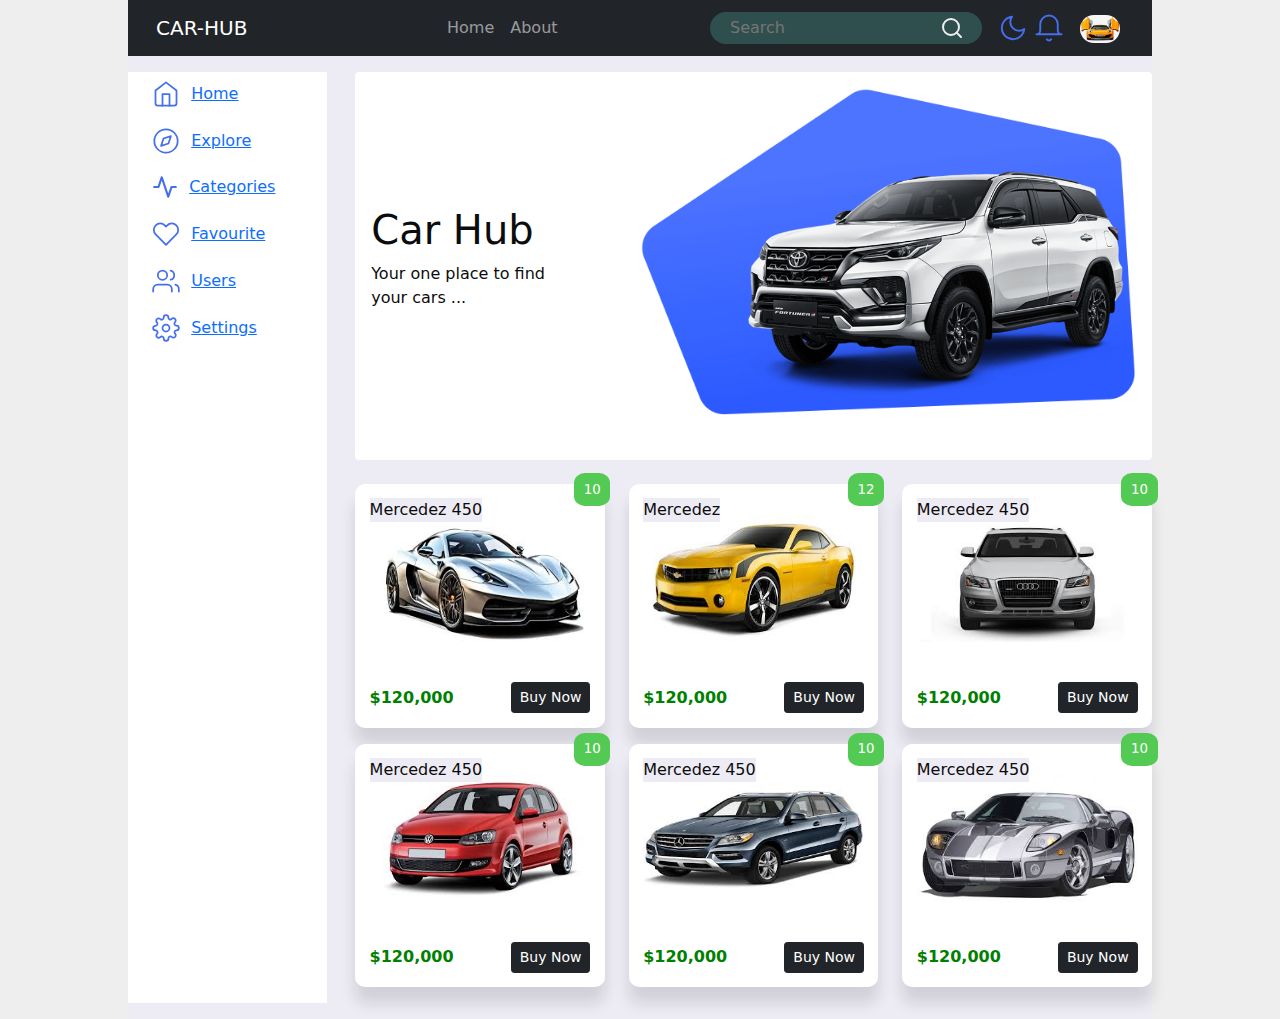
==== Index.html @ 6ccf1949 "First Commit" ====
<!DOCTYPE html>
<html lang="en">
<head>
    <title>Car Hub</title>
    <link rel="icon" href="/images/car11.jpg" type="image/x-icon">
    <link rel="stylesheet" href="styles/styles.css" type="text/css">
    <link rel="stylesheet" href="bootstrap/css/bootstrap.min.css">
    <script src="bootstrap/js/bootstrap.min.js"></script>
    <script src="scripts/jquery.min.js"></script>
    <script src="scripts/index.js"></script>
</head>
<body class="all">
    <!-- NAVBAR -->
    <nav class="container-div navbar navbar-expand-sm bg-dark navbar-dark">
        <div class="container-fluid">
            <a class="navbar-brand" href="#">CAR-HUB</a>
        </div>

        <div class="container-fluid">
            <!-- Links -->
            <ul class="navbar-nav">
            <li class="nav-item">
                <a class="nav-link" href="#">Home</a>
            </li>
            <li class="nav-item">
                <a class="nav-link" href="#">About</a>
            </li>
            </ul>
        </div>

        <form class="search-div light">
            <input class="search-input me-2" type="text" placeholder="Search">
            <span>
                <img src="images/search.svg" alt="">
            </span>
        </form>

        <div class="notification">
            <img src="images/moon.svg" alt="moon" style="width: 30px;" id="moon">
            <img src="images/sun.svg" alt="sun" style="width: 30px;" id="sun">
            <img src="images/bell.svg" alt="Notification Logo" style="width:30px;">
        </div>

        <div class="dropdown dropstart">
            <a class="navbar-brand" data-bs-toggle="dropdown" href="#">
                <img src="images/car14.jpg" alt="Avatar Logo" style="width:40px;" class="rounded-pill"> 
            </a>
            <ul class="dropdown-menu">
                <li><a class="dropdown-item" href="profile/html">Profile</a></li>
                <li><a class="dropdown-item" href="#">Inbox</a></li>
                <li><a class="dropdown-item" href="login.html">Login</a></li>
                <li><a class="dropdown-item" href="signup.html">Signup</a></li>
            </ul>
        </div>
    </nav>
    <!-- NAVBAR -->


    <!-- MAIN CONTENT -->
    <div class="main container-div light">
    <!-- LEFT SIDE -->
        <aside class="left-menu">
            <div class="menu-links">
                <a href="index.html" class="a-link actve-link">
                <img src="images/home.svg" alt="home">
                <span class="link-name">Home</span>
            </a>

            <a href="explore.html" class="a-link">
                <img src="images/compass.svg" alt="Explore">
                <span class="link-name">Explore</span>
            </a>

            <a href="categories.html" class="a-link">
                <img src="images/activity.svg" alt="Explore">
                <span class="link-name">Categories</span>
            </a>

            <a href="#" class="a-link">
                <img src="images/heart.svg" alt="Favourite">
                <span class="link-name">Favourite</span>
            </a>

            <a href="customers.html" class="a-link">
                <img src="images/users.svg" alt="user">
                <span class="link-name">Users</span>
            </a>
            
            <a href="#" class="a-link" data-bs-toggle="offcanvas" data-bs-target="#demo">
                <img src="images/settings.svg" alt="Settings">
                <span class="link-name">Settings</span>
            </a>
            </div>
            
        </aside>
        <!-- LEFT SIDE -->

        <!-- RIGHT SIDE -->
        <section class="content light">
            <div class="hero mt-0 p-3 rounded">
                <div class="hero-text">
                <h1>Car Hub</h1>
                <p>Your one place to find your cars ...</p>
            </div>
            

            <div class="bg-hero">
                <img src="/images/hero-bg.png" alt="" width="500">
                <img src="/images/hero.png" alt="" width="400" class="bg-hero-img">
            </div>
            </div>

            <!-- CAR GRID -->
            <div class="row mt-4 light">
                <div class="col-lg-4 col-md-6" id="cardiv_1">
                    <div class="car-div" data-bs-toggle="modal" data-bs-target="#myModal">
                        <div class="car-name" id="name_1">Mercedez 450</div>
                        <span class="in-stock">10</span>

                        <img id="img_1" src="images/car1.jpg" alt="">
                        <div class="car-info">
                        <div class="car-price" id="price_1">$120,000</div>
                        <div class="buy-btn">
                            <button class="btn btn-dark btn-sm" >Buy Now</button>
                        </div>
                    </div>
                    </div>
                </div>
                <div class="col-lg-4 col-md-6" id="cardiv_2">
                    <div class="car-div" data-bs-toggle="modal" data-bs-target="#myModal">
                        <div class="car-name" id="name_2">Mercedez</div>
                        <span class="in-stock">12</span>

                        <img id="img_2" src="images/car10.jpg" alt="">
                        <div class="car-info">
                        <div class="car-price" id="price_2">$120,000</div>
                        <div class="buy-btn">
                            <button class="btn btn-dark btn-sm" >Buy Now</button>
                        </div>
                    </div>
                    </div>
                </div>
                <div class="col-lg-4 col-md-6" id="cardiv_3">
                    <div class="car-div" data-bs-toggle="modal" data-bs-target="#myModal">
                        <div class="car-name" id="name_3">Mercedez 450</div>
                        <span class="in-stock">10</span>

                        <img id="img_3" src="images/car8.jpg" alt="">
                        <div class="car-info">
                        <div class="car-price" id="price_3">$120,000</div>
                        <div class="buy-btn">
                            <button class="btn btn-dark btn-sm" >Buy Now</button>
                        </div>
                    </div>
                    </div>
                </div>
                <div class="col-lg-4 col-md-6" id="cardiv_4">
                    <div class="car-div" data-bs-toggle="modal" data-bs-target="#myModal">
                        <div class="car-name" id="name_4">Mercedez 450</div>
                        <span class="in-stock">10</span>

                        <img id="img_4" src="images/car6.jpg" alt="">
                        <div class="car-info">
                        <div class="car-price" id="price_4">$120,000</div>
                        <div class="buy-btn">
                            <button class="btn btn-dark btn-sm" >Buy Now</button>
                        </div>
                    </div>
                    </div>
                </div>
                <div class="col-lg-4 col-md-6" id="cardiv_5">
                    <div class="car-div" data-bs-toggle="modal" data-bs-target="#myModal">
                        <div class="car-name" id="name_5">Mercedez 450</div>
                        <span class="in-stock">10</span>

                        <img id="img_5" src="images/car4.jpg" alt="">
                        <div class="car-info">
                        <div class="car-price" id="price_5">$120,000</div>
                        <div class="buy-btn">
                            <button class="btn btn-dark btn-sm" >Buy Now</button>
                        </div>
                    </div>
                    </div>
                </div>
                <div class="col-lg-4 col-md-6" id="cardiv_6">
                    <div class="car-div" data-bs-toggle="modal" data-bs-target="#myModal">
                        <div class="car-name" id="name_6">Mercedez 450</div>
                        <span class="in-stock">10</span>

                        <img id="img_6" src="images/car2.jpg" alt="">
                        <div class="car-info">
                        <div class="car-price" id="price_6">$120,000</div>
                        <div class="buy-btn">
                            <button class="btn btn-dark btn-sm" >Buy Now</button>
                        </div>
                    </div>
                    </div>
                </div>
            </div>
           
            <!-- CAR GRID -->
        </section>
        <!-- RIGHT SIDE -->
    </div>
    
    <!-- MAIN CONTENT -->




    <div class="modal" id="myModal">
        <div class="modal-dialog">
          <div class="modal-content">
      
            <!-- Modal Header -->
            <div class="modal-header">
              <h4 class="modal-title">Car Details</h4>
              <button type="button" class="btn-close" data-bs-dismiss="modal"></button>
            </div>
      
            <!-- Modal body -->
            <div class="modal-body">
             <div class="detail-title">
                <img id="modalImg" src="" alt="">
                <div class="detail-right">
                    <h2 id="modalCarName"></h2>
                    <p id="modalCarPrice">Price: </p>
                    <p>Year: 2020</p>
                    <p>Mileage : 12,000km</p>
                    <p>Color : greyish</p>
                </div>
             </div>
            </div>
            <div clas="details-info">
                Lorem ipsum dolor sit amet, consectetur adipis
            </div>
      
            <!-- Modal footer -->
            <div class="purchase-btn p-2">
              <button type="button" class="btn btn-success" data-bs-dismiss="modal">Purchase</button>
            </div>
      
          </div>
        </div>
      </div>
      


    <!-- Offcanvas Sidebar -->
    <div class="offcanvas offcanvas-end" id="demo">
        <div class="offcanvas-header">
            <h1 class="offcanvas-title">Settings</h1>
            <button type="button" class="btn-close text-reset" data-bs-dismiss="offcanvas"></button>
        </div>
        <div class="offcanvas-body">
            <p>Some text lorem ipsum.</p>
            <p>Some text lorem ipsum.</p>
            <button class="btn btn-secondary" type="button">A Button</button>
        </div>
    </div>

</body>
</html>
---- styles/styles.css ----
:root {
    --color-primary: rgb(69, 111, 237);
    --color-success: rgb(40, 125, 34);
    --color-danger: rgb(219, 24, 10);
    --color-black: rgb(36, 36, 40);
    --color-black-full: rgb(16, 16, 16);
    --color-light: rgb(255, 255, 255);
    --color-light-gray: rgb(231, 218, 218);
    --color-dark: rgb(49, 44, 44);
    --color-blue-dark: hsl(252, 30%, 17%);

    --color-text-light: hsl(257, 41%, 97%);
    --color-text-dark: hsl(260, 4%, 5%);
    --color-bg-light: hsl(252, 30%, 94%);
    --color-bg-dark: hsl(260, 4%, 5%);
    --color-card-light: var(--color-light);
    --color-card-dark: var(--color-black);
}

a {
    text-decoration: none;
}
/ {
    background: var(--color-bg-light);
} */

a{
    text-decoration: none!important;
}

.all{
    background-color: #eee;
    color: var(--color-text-dark);
    transition: all 0.5s ease-in-out;
}
.all-dark-text{
    background-color: var(--color-bg-dark);
    color: var(--color-light);
    transition: all 0.5s ease-in-out;
}
.btn-dark-light{
    background: #5551519a!important;
    color: var(--color-light-gray)!important;
}


.container-div {
    width: 80%;
    margin: auto;
    background-color: var(--color-bg-light);
    transition: all 0.5s ease-in-out;
}
.container-dark{
    background-color: var(--color-bg-dark);
    color: var(--color-text-light);
    transition: all 0.5s ease-in-out;
}
.table{
    width: 100%;
    border-collapse: collapse;
    background-color: var(--color-bg-light);
    transition: all 0.5s ease-in-out;
}
.table-dark{
    background-color: var(--color-bg-dark);
    color: var(--color-text-light);
    transition: all 0.5s ease-in-out;
}


/* NAVBAR */
.navbar {
    display: flex;
    justify-content: space-between;
    align-items: center;
    padding: 0.1rem 1rem;
}
.search-div {
    display: flex;
    justify-content: center;
    width: 17rem;
    padding: 3px 2rem;
    border-radius: 2rem;
    background: darkslategray;
}
.search-input {
    background: transparent;
    outline: none;
    border: none;
    color: white;
}
.notification {
    display: flex;
    gap: 6px;
    position: relative;
    margin: 0px 1rem;
}

.notification img{
    cursor: pointer;
}


/* CONTENT */
.main {
    /* background: var(--color-bg-light); */
    display: flex;
    gap: 12px;
    background: var(--color-bg-light);
    transition: all 0.5s ease-in-out;
}

.main-dark{
    background: var(--color-bg-dark);
    transition: all 0.5s ease-in-out;
}

.left-menu {
    width: 20vw;
    margin: 1rem 1rem 1rem 0rem;
    background: var(--color-card-light);
    transition: all 0.5s ease-in-out;
}
.left-menu-dark{
    background: var(--color-card-dark);
    color: var(--color-light);
    transition: all 0.5s ease-in-out;
}
.menu-links {
    min-height: 87vh;
    border-radius: 1rem;
}
.content {
    width: 80vw;
    padding: 1rem 0rem;
}

.a-link {
    display: flex;
    justify-content: start;
    align-items: center;
    gap: 0.7rem;
    padding: 0.5rem 1rem;
    margin-bottom: 0.2rem;
    border-radius: 0.5rem;
    border-left: 0.5rem solid transparent;
    cursor: pointer;
}
.a-link:hover {
    border-left: 0.5rem solid var(--color-primary);
    border-top-left-radius: 0.4rem;
    border-bottom-left-radius: 0.4rem;
    transition: all 0.5s ease-in-out;
}


/* CAR GRID */
.car-div {
    margin-bottom: 1rem;
    padding: 0.9rem;
    border-radius: 10px;
    /* overflow: hidden; */
    background: var(--color-card-light);
    box-shadow: 0 16px 15px hsla(0, 0%, 7%, 0.125);
    cursor: pointer;
    transition: all 0.5s ease-in-out;
}

.car-div-dark{
    background-color: var(--color-bg-dark);
    color: var(--color-text-light);
    transition: all 0.5s ease-in-out;
}

.car-div:hover{
    background:rgb(3, 255, 171);
    transition: all ease-in-out 0.5s;
}

.car-div img {
    border-radius: 0.5rem;
    width: 100%;
    height: 8rem;
    margin-top: 1rem;
    object-fit: fill;
    margin-bottom: 1.5rem;
}

.car-name {
    position: absolute;
    background-color: var(--color-bg-light);
    transition: all 0.5s ease-in-out;
}

.car-name-dark{
    background-color: var(--color-bg-dark);
    color: var(--color-text-light);
    transition: all 0.5s ease-in-out;
}

.in-stock{
    background: rgb(83, 202, 83);
    color: var(--color-card-light);
    padding: 0.4rem .6rem;
    position: relative;
    margin: -35px -10px 0px 0px;
    inset: 10px;
    float: right;
    font-size: smaller;
    border-radius: 30%;
    min-width: 35px;
    text-align: center;
}

.car-info {
    display: flex;
    justify-content: space-between;
    align-items: center;
    margin-top: 1rem;
}

.car-price {
    color: green;
    font-weight: bold;
}



.hero, .detail-title{
    display: flex;
    justify-content: space-between!important;
    align-items: center;
    background: var(--color-card-light);
    transition: all 0.5s ease-in-out;
}

.hero-dark{
    background: var(--color-card-dark);
    color: var(--color-light);
    transition: all 0.5s ease-in-out;
}

.bg-hero {
    text-align: right;
    font-size: larger;
}

.bg-hero-img{
    margin-top: -300px;
    z-index: 50;   
}

/* modal */
.purchase-btn{
    display: flex;
    justify-content: center;
}
.modal-body{
    background-color: var(--color-bg-light);
    transition: all 0.5s ease-in-out;
}
.modal-body{
    background-color: var(--color-bg-dark);
    color: var(--color-light);
    transition: all 0.5s ease-in-out;
}
/* modal */

/* CAROUSEL */
.carousel-item img{
    max-height: 27rem;
}
/* CAROUSEL END*/

/* TABLE*/ 
.btn-icon{
    display: flex;
    text-align: end; /* not working*/
    gap: 0.8rem;
}
.fa-trash-alt{
    color: crimson;
}

/* FORM */
.form-div{
    display: flex;
    justify-content: center;
}
.form-card{
    width: 80%;
    padding: 1rem;
    border-radius: 0.5rem;
    box-shadow: 0 16px 15px hsla(0, 0%, 7%, 0.125);
}

.gender-div, .course-div{
    display: flex;
    gap: 1rem;
}

.form-btn{
    display: flex;
    justify-content: space-between;
}

.tenten{
    width: 30rem;
}

.jsend{
    display: flex;
    justify-content: space-between;
    padding: 1rem;
}
/* CATEGORIES */
.categories{
    justify-content: space-between;
    gap: 1rem;
    padding: 1rem;
    background: var(--color-card-light);
    transition: all 0.5s ease-in-out;
}
.categories-dark{
    background: var(--color-card-dark);
    color: var(--color-light);
    transition: all 0.5s ease-in-out;
}
.Categories-info1{
    float: right; 
    font-size: 10px;
    width: 30px;
    margin-left: auto;
}
.Categories-info2{
    float: right;
    font-size: 10px;
    width: 30px;
    margin-left: auto;
}
.Categories-info3{
    float: right;
    font-size: 10px;
    width: 30px;
    margin-left: auto;
}
.Categories-info4{
    float: right;
    font-size: 10px;
    width: 30px;
    margin-left: auto;
}
.Categories-info5{
    float: right;
    font-size: 10px;
    width: 30px;
    margin-left: auto;
}
.categories-img1{
    margin-right: 50px;
    border: 5px solid rgb(101, 218, 250);
   float: left;
}
.categories-img2{
    margin-right: 50px;
    border: 5px solid rgb(101, 218, 250);
    float: left;
}
.categories-img3{
    margin-right: 50px;
    border: 5px solid rgb(101, 218, 250);
    float: left;
}
.categories-img4{
    margin-right: 50px;
    border: 5px solid rgb(101, 218, 250);
    float: left;
}
.categories-img5{
    margin-right: 50px;
    border: 5px solid rgb(101, 218, 250);
    float: left; 
}
.category-div1{
    border: 10px solid rgb(22, 249, 241);
    padding: 20px;
    margin-bottom: 20px;
    height: 220px;
}
.category-div2{
    border: 10px solid rgb(22, 249, 241);
    padding: 20px;
    margin-bottom: 20px;
    height: 220px;
}
.category-div3{
    border: 10px solid rgb(22, 249, 241);
    padding: 20px;
    margin-bottom: 20px;
    height: 230px;
}
.category-div4{
    border: 10px solid rgb(22, 249, 241);
    padding: 20px;
    margin-bottom: 20px;
    height: 260px;
}
.category-div5{
    border: 10px solid rgb(22, 249, 241);
    padding: 10px;
    margin-bottom: 20px;
    height: 240px;
}


/* media query */
/* Targeting big screen */
@media only screen and (max-width:1200px){
    .container-div{
        width: 90%;
        margin: auto;
        transition: all 0.2s ease-in-out;
    }
}
@media only screen and (max-width:999px){
    .container-div{
        width: 94%;
        margin: auto;
        transition: all 0.2s ease-in-out;
    }
    .hero{
        display: block;
    }
    .link-name{display: none;transition: all 0.2s ease-in-out;}
    .left-menu{width: 8vw;transition: all 0.2s ease-in-out;}
}
/* Targeting big tablets */
@media only screen and (max-width:768px){
    .container-div{
        width: 100%;
        transition: all 0.2s ease-in-out;
    }
.search-div{
        display: none;
    }
}

/* Targeting big tablets */
@media only screen and (max-width:576px){
    .car-div{
        width: 80%;
        margin: auto;
        height: 12rem;
        object-fit:fill;
    }
}
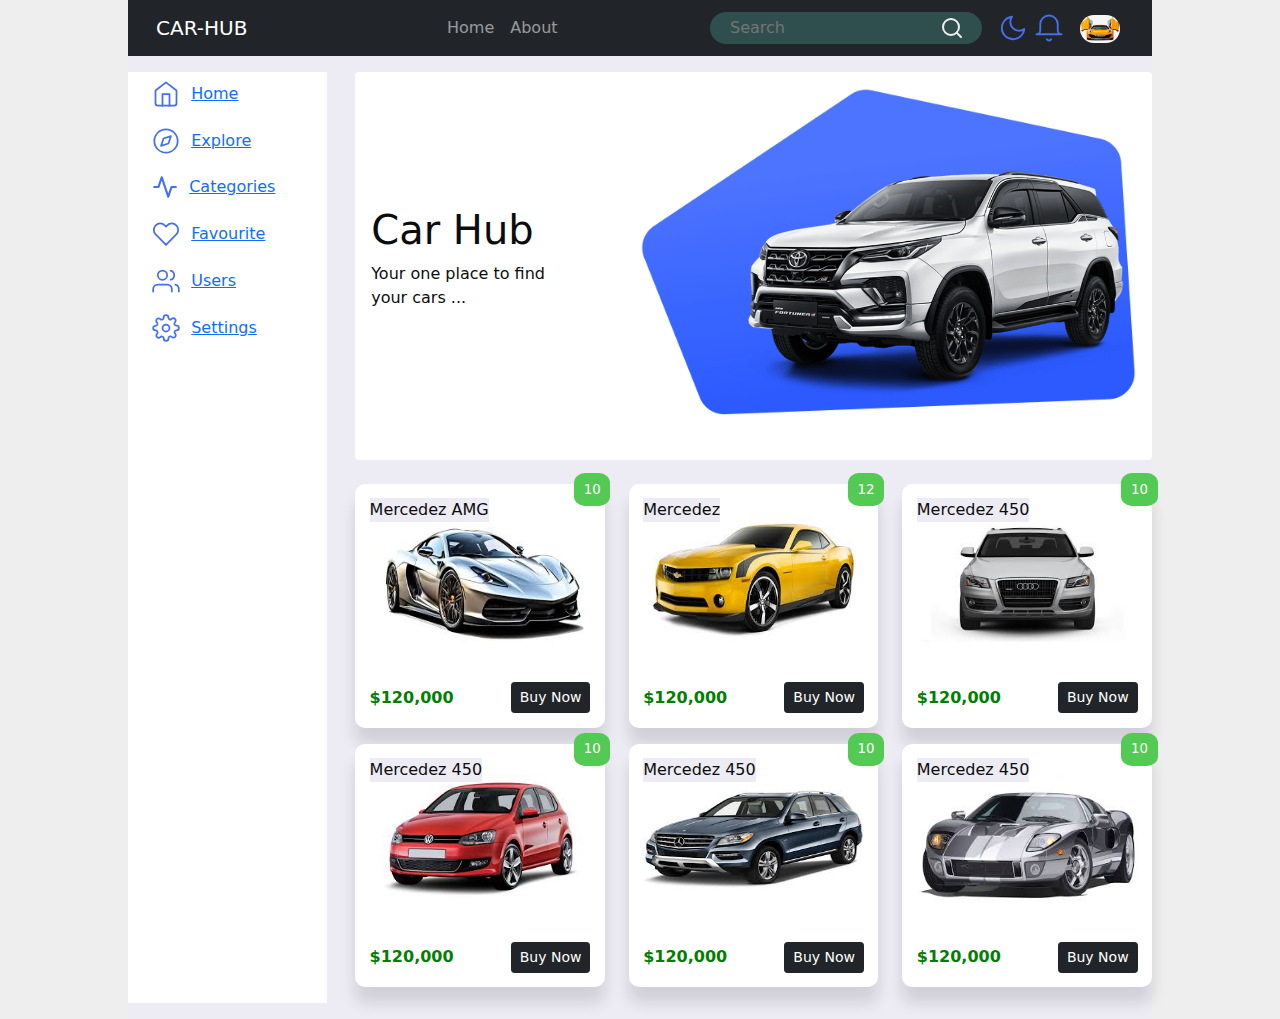
==== commit 2cace220: "Modified Index.html page" ====
--- a/Index.html
+++ b/Index.html
@@ -114,7 +114,7 @@
             <div class="row mt-4 light">
                 <div class="col-lg-4 col-md-6" id="cardiv_1">
                     <div class="car-div" data-bs-toggle="modal" data-bs-target="#myModal">
-                        <div class="car-name" id="name_1">Mercedez 450</div>
+                        <div class="car-name" id="name_1">Mercedez AMG</div>
                         <span class="in-stock">10</span>
 
                         <img id="img_1" src="images/car1.jpg" alt="">
